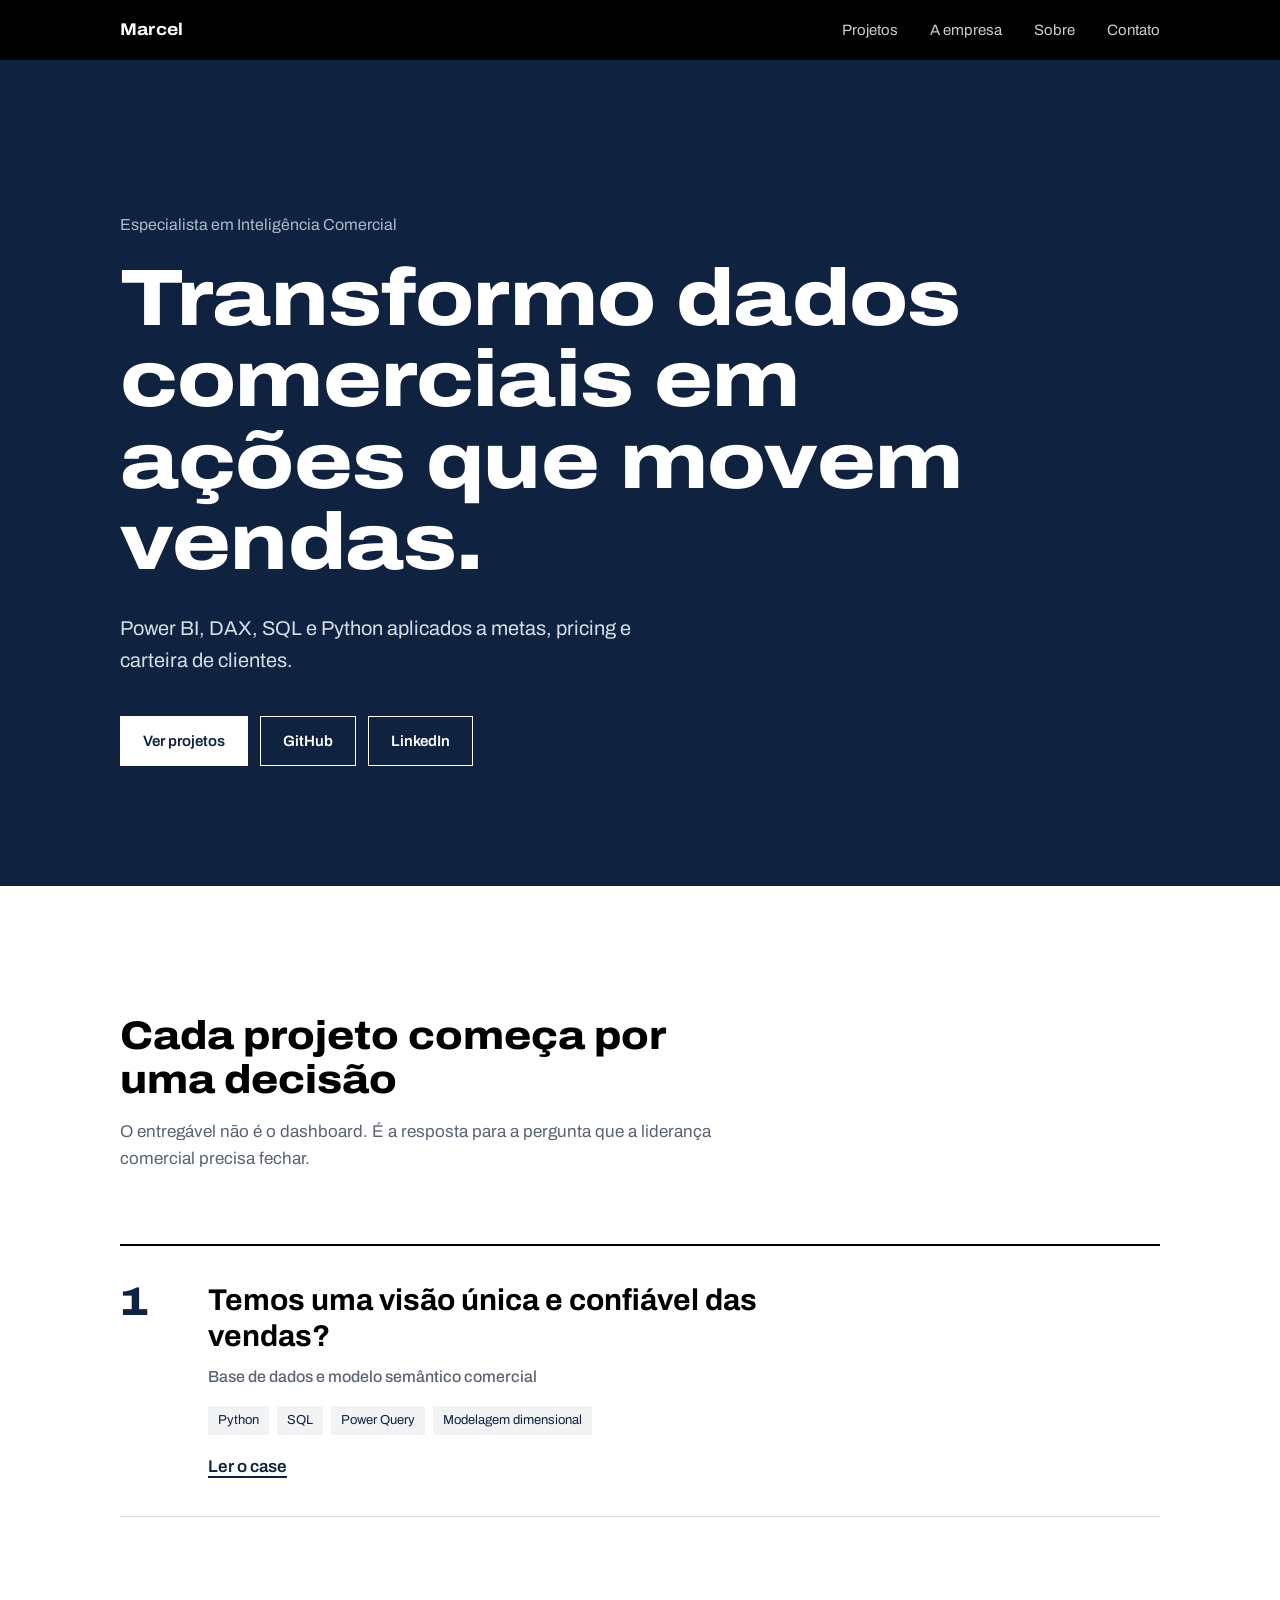
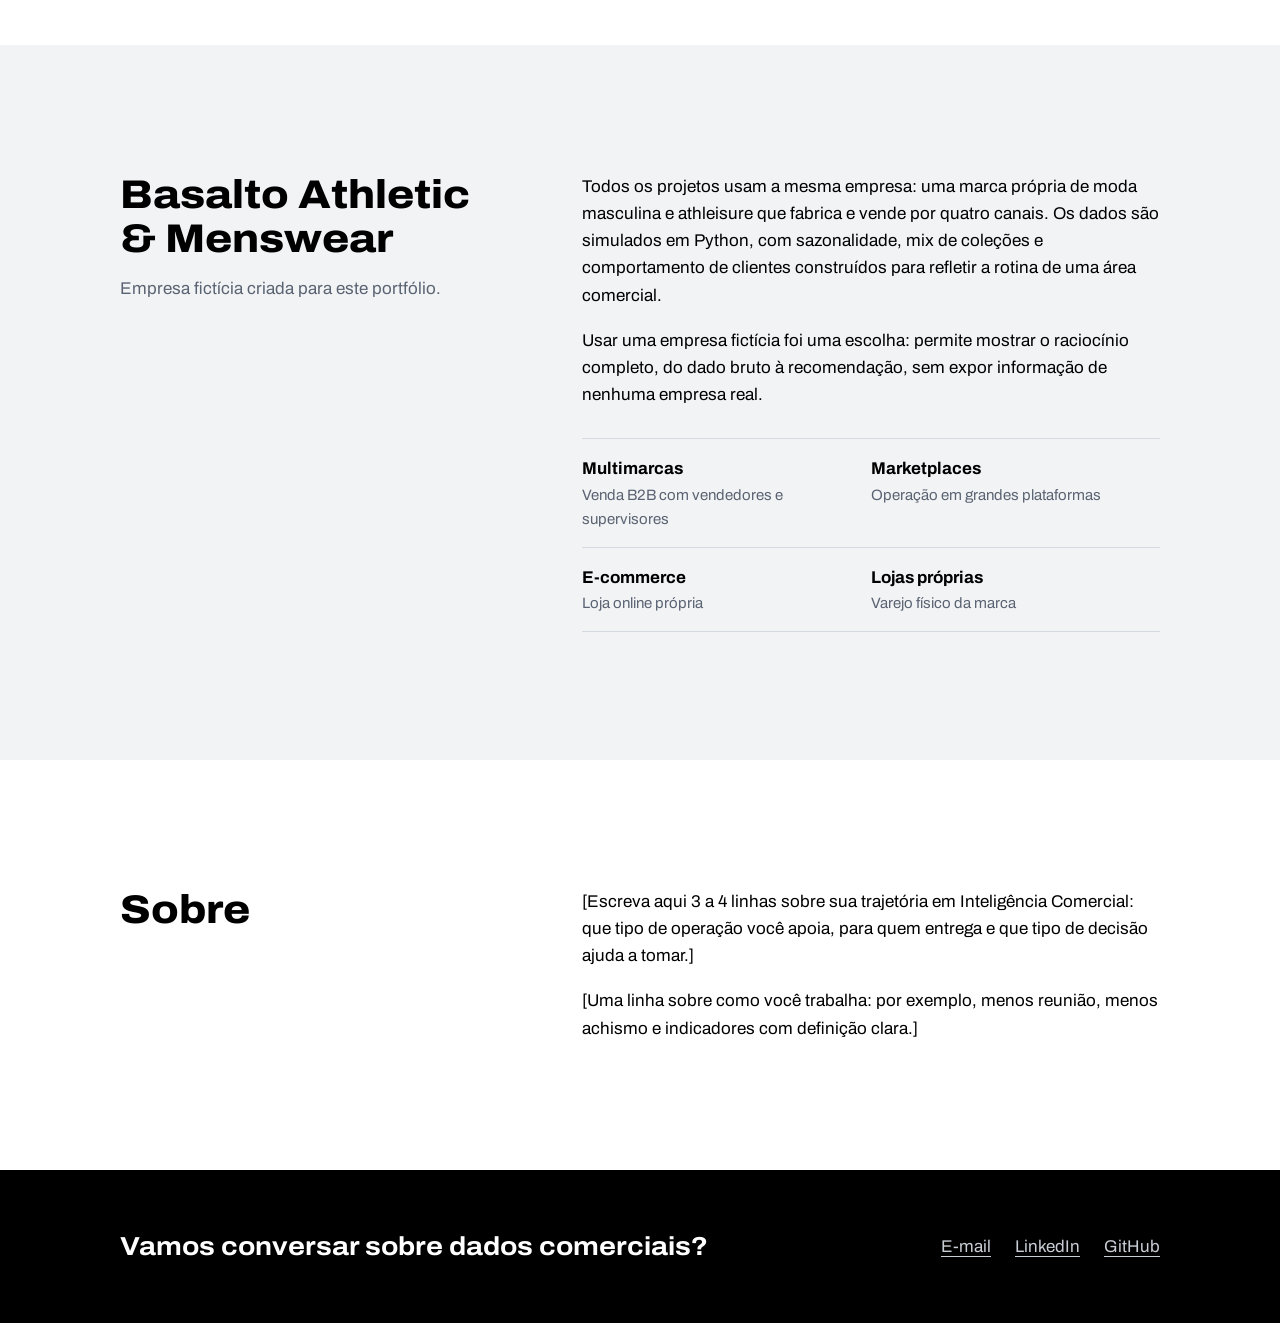
==== index.html @ 3a274833 "feat: criado esqueleto do portfólio" ====
<!doctype html>
<html lang="pt-BR">
<head>
  <meta charset="utf-8">
  <meta name="viewport" content="width=device-width, initial-scale=1">
  <title>Marcel | Inteligência Comercial</title>
  <meta name="description" content="Portfólio de Inteligência Comercial: Power BI, DAX, SQL e Python aplicados a metas, pricing e carteira de clientes.">
  <link rel="preconnect" href="https://fonts.googleapis.com">
  <link rel="preconnect" href="https://fonts.gstatic.com" crossorigin>
  <link href="https://fonts.googleapis.com/css2?family=Archivo:wdth,wght@62..125,400..800&display=swap" rel="stylesheet">
  <link rel="stylesheet" href="assets/css/style.css">
</head>
<body>

  <a class="skip" href="#conteudo">Ir para o conteúdo</a>

  <header class="topbar">
    <div class="wrap topbar__inner">
      <a class="brand" href="./">Marcel</a>
      <nav aria-label="Principal">
        <ul class="nav">
          <li><a href="#projetos">Projetos</a></li>
          <li><a href="#empresa">A empresa</a></li>
          <li><a href="#sobre">Sobre</a></li>
          <li><a href="#contato">Contato</a></li>
        </ul>
      </nav>
    </div>
  </header>

  <main id="conteudo">

    <!-- HERO -->
    <section class="hero">
      <div class="wrap">
        <p class="hero__role">Especialista em Inteligência Comercial</p>
        <h1 class="hero__title">Transformo dados comerciais em ações que movem vendas.</h1>
        <p class="hero__sub">Power BI, DAX, SQL e Python aplicados a metas, pricing e carteira de clientes.</p>
        <div class="hero__links">
          <a class="btn btn--solid" href="#projetos">Ver projetos</a>
          <a class="btn btn--line" href="https://github.com/marcellsa" target="_blank" rel="noopener">GitHub</a>
          <a class="btn btn--line" href="https://www.linkedin.com/in/SEU-PERFIL" target="_blank" rel="noopener">LinkedIn</a>
        </div>
      </div>
    </section>

    <!-- PROJETOS -->
    <section class="projects" id="projetos" aria-labelledby="projetos-titulo">
      <div class="wrap">
        <div class="projects__head">
          <h2 id="projetos-titulo">Cada projeto começa por uma decisão</h2>
          <p>O entregável não é o dashboard. É a resposta para a pergunta que a liderança comercial precisa fechar.</p>
        </div>

        <ol class="decisions">
          <!-- Para publicar um projeto: remova o atributo "hidden" do <li> -->

          <li class="decision">
            <span class="decision__n" aria-hidden="true">1</span>
            <div class="decision__body">
              <p class="decision__q">Temos uma visão única e confiável das vendas?</p>
              <h3 class="decision__name">Base de dados e modelo semântico comercial</h3>
              <ul class="stack" aria-label="Tecnologias">
                <li>Python</li><li>SQL</li><li>Power Query</li><li>Modelagem dimensional</li>
              </ul>
              <a class="decision__link" href="projetos/01-modelo-comercial.html">Ler o case</a>
            </div>
          </li>

          <li class="decision" hidden>
            <span class="decision__n" aria-hidden="true">2</span>
            <div class="decision__body">
              <p class="decision__q">Onde estamos fora da meta, e por quê?</p>
              <h3 class="decision__name">Painel executivo de metas por canal e supervisor</h3>
              <ul class="stack" aria-label="Tecnologias">
                <li>DAX</li><li>Power BI</li><li>Design executivo</li>
              </ul>
              <a class="decision__link" href="projetos/02-metas-realizado.html">Ler o case</a>
            </div>
          </li>

          <li class="decision" hidden>
            <span class="decision__n" aria-hidden="true">3</span>
            <div class="decision__body">
              <p class="decision__q">Qual coleção aguenta reajuste, e em qual canal?</p>
              <h3 class="decision__name">Pricing e margem por canal</h3>
              <ul class="stack" aria-label="Tecnologias">
                <li>SQL</li><li>Estatística</li><li>DAX</li>
              </ul>
              <a class="decision__link" href="projetos/03-pricing-margem.html">Ler o case</a>
            </div>
          </li>

          <li class="decision" hidden>
            <span class="decision__n" aria-hidden="true">4</span>
            <div class="decision__body">
              <p class="decision__q">Como eliminar a reunião semanal de status?</p>
              <h3 class="decision__name">Resumo executivo automatizado com IA</h3>
              <ul class="stack" aria-label="Tecnologias">
                <li>Python</li><li>Automação</li><li>IA com revisão humana</li>
              </ul>
              <a class="decision__link" href="projetos/04-resumo-ia.html">Ler o case</a>
            </div>
          </li>
        </ol>
      </div>
    </section>

    <!-- EMPRESA FICTÍCIA -->
    <section class="company" id="empresa" aria-labelledby="empresa-titulo">
      <div class="wrap company__grid">
        <div>
          <h2 id="empresa-titulo">Basalto Athletic &amp; Menswear</h2>
          <p class="company__tag">Empresa fictícia criada para este portfólio.</p>
        </div>
        <div class="company__text">
          <p>Todos os projetos usam a mesma empresa: uma marca própria de moda masculina e athleisure que fabrica e vende por quatro canais. Os dados são simulados em Python, com sazonalidade, mix de coleções e comportamento de clientes construídos para refletir a rotina de uma área comercial.</p>
          <p>Usar uma empresa fictícia foi uma escolha: permite mostrar o raciocínio completo, do dado bruto à recomendação, sem expor informação de nenhuma empresa real.</p>
          <dl class="channels">
            <div><dt>Multimarcas</dt><dd>Venda B2B com vendedores e supervisores</dd></div>
            <div><dt>Marketplaces</dt><dd>Operação em grandes plataformas</dd></div>
            <div><dt>E-commerce</dt><dd>Loja online própria</dd></div>
            <div><dt>Lojas próprias</dt><dd>Varejo físico da marca</dd></div>
          </dl>
        </div>
      </div>
    </section>

    <!-- SOBRE -->
    <section class="about" id="sobre" aria-labelledby="sobre-titulo">
      <div class="wrap about__grid">
        <h2 id="sobre-titulo">Sobre</h2>
        <div class="about__text">
          <p>[Escreva aqui 3 a 4 linhas sobre sua trajetória em Inteligência Comercial: que tipo de operação você apoia, para quem entrega e que tipo de decisão ajuda a tomar.]</p>
          <p>[Uma linha sobre como você trabalha: por exemplo, menos reunião, menos achismo e indicadores com definição clara.]</p>
        </div>
      </div>
    </section>

  </main>

  <footer class="footer" id="contato">
    <div class="wrap footer__inner">
      <p class="footer__line">Vamos conversar sobre dados comerciais?</p>
      <ul class="footer__links">
        <li><a href="mailto:SEU-EMAIL@exemplo.com">E-mail</a></li>
        <li><a href="https://www.linkedin.com/in/SEU-PERFIL" target="_blank" rel="noopener">LinkedIn</a></li>
        <li><a href="https://github.com/marcellsa" target="_blank" rel="noopener">GitHub</a></li>
      </ul>
    </div>
  </footer>

</body>
</html>
---- assets/css/style.css ----
/* =========================================================
   Portfólio Marcel | Inteligência Comercial
   Paleta: preto, marinho, cinza e branco
   ========================================================= */

:root {
  --black: #000000;
  --navy: #0F2340;
  --navy-soft: #1B355C;
  --gray: #5A6372;
  --gray-line: #D5D9E0;
  --gray-bg: #F2F3F5;
  --white: #FFFFFF;

  --font: "Archivo", system-ui, -apple-system, "Segoe UI", sans-serif;

  --wrap: 1120px;
  --gutter: clamp(16px, 4vw, 40px);
  --section: clamp(64px, 10vw, 128px);
}

*,
*::before,
*::after { box-sizing: border-box; }

html { scroll-behavior: smooth; }
@media (prefers-reduced-motion: reduce) {
  html { scroll-behavior: auto; }
}

body {
  margin: 0;
  font-family: var(--font);
  font-size: 1.0625rem;
  line-height: 1.6;
  color: var(--black);
  background: var(--white);
  -webkit-font-smoothing: antialiased;
}

h1, h2, h3, p, ul, ol, dl, dd { margin: 0; }
ul, ol { padding: 0; list-style: none; }
img { max-width: 100%; display: block; }
[hidden] { display: none !important; }

a { color: inherit; }
a:focus-visible,
.btn:focus-visible {
  outline: 3px solid var(--navy-soft);
  outline-offset: 3px;
}

.wrap {
  width: 100%;
  max-width: var(--wrap);
  margin: 0 auto;
  padding: 0 var(--gutter);
}

.skip {
  position: absolute;
  left: -9999px;
  top: 8px;
  background: var(--navy);
  color: var(--white);
  padding: 8px 14px;
  z-index: 10;
}
.skip:focus { left: 8px; }

/* ---------- Topo ---------- */
.topbar {
  position: sticky;
  top: 0;
  z-index: 5;
  background: var(--black);
  color: var(--white);
}
.topbar__inner {
  display: flex;
  align-items: center;
  justify-content: space-between;
  gap: 24px;
  height: 60px;
}
.brand {
  font-weight: 700;
  font-stretch: 112%;
  text-decoration: none;
  letter-spacing: 0.01em;
}
.nav {
  display: flex;
  gap: clamp(14px, 3vw, 32px);
  font-size: 0.9375rem;
}
.nav a {
  text-decoration: none;
  color: #C9CED6;
}
.nav a:hover { color: var(--white); }

/* ---------- Hero ---------- */
.hero {
  background: var(--navy);
  color: var(--white);
  padding: clamp(72px, 12vw, 152px) 0 clamp(64px, 10vw, 120px);
}
.hero__role {
  font-size: 1rem;
  color: #AEB8C8;
  margin-bottom: 20px;
}
.hero__title {
  font-size: clamp(2.4rem, 6.4vw, 5rem);
  font-weight: 800;
  font-stretch: 118%;
  line-height: 1.02;
  letter-spacing: -0.01em;
  max-width: 15ch;
}
.hero__sub {
  margin-top: 28px;
  font-size: clamp(1.0625rem, 1.6vw, 1.25rem);
  color: #D7DDE6;
  max-width: 52ch;
}
.hero__links {
  margin-top: 40px;
  display: flex;
  flex-wrap: wrap;
  gap: 12px;
}

.btn {
  display: inline-block;
  padding: 12px 22px;
  font-weight: 600;
  font-size: 0.9375rem;
  text-decoration: none;
  border: 1.5px solid var(--white);
}
.btn--solid { background: var(--white); color: var(--navy); }
.btn--solid:hover { background: var(--gray-bg); }
.btn--line { color: var(--white); }
.btn--line:hover { background: rgba(255, 255, 255, 0.1); }

/* ---------- Projetos ---------- */
.projects { padding: var(--section) 0; }
.projects__head {
  display: grid;
  gap: 16px;
  max-width: 60ch;
  margin-bottom: clamp(40px, 6vw, 72px);
}
.projects__head h2,
.company h2,
.about h2 {
  font-size: clamp(1.75rem, 3.4vw, 2.5rem);
  font-weight: 800;
  font-stretch: 110%;
  line-height: 1.1;
}
.projects__head p { color: var(--gray); }

.decisions { border-top: 2px solid var(--black); }
.decision {
  display: grid;
  grid-template-columns: 72px 1fr;
  gap: 16px;
  padding: 36px 0;
  border-bottom: 1px solid var(--gray-line);
}
.decision__n {
  font-size: 2.5rem;
  font-weight: 800;
  font-stretch: 125%;
  line-height: 1;
  color: var(--navy);
}
.decision__body { display: grid; gap: 10px; }
.decision__q {
  font-size: clamp(1.375rem, 2.6vw, 1.875rem);
  font-weight: 700;
  line-height: 1.2;
  max-width: 32ch;
}
.decision__name {
  font-size: 1rem;
  font-weight: 500;
  color: var(--gray);
}
.stack {
  display: flex;
  flex-wrap: wrap;
  gap: 8px;
  margin-top: 6px;
}
.stack li {
  font-size: 0.8125rem;
  padding: 4px 10px;
  background: var(--gray-bg);
  color: var(--navy);
}
.decision__link {
  justify-self: start;
  margin-top: 8px;
  font-weight: 600;
  color: var(--navy);
  text-underline-offset: 4px;
  text-decoration-thickness: 1.5px;
}
.decision__link:hover { color: var(--black); }

/* ---------- Empresa fictícia ---------- */
.company {
  background: var(--gray-bg);
  padding: var(--section) 0;
}
.company__grid,
.about__grid {
  display: grid;
  grid-template-columns: minmax(0, 1fr) minmax(0, 1.5fr);
  gap: clamp(32px, 6vw, 96px);
}
.company__tag {
  margin-top: 14px;
  color: var(--gray);
}
.company__text,
.about__text {
  display: grid;
  gap: 18px;
  max-width: 62ch;
}
.channels {
  margin-top: 12px;
  display: grid;
  grid-template-columns: repeat(2, minmax(0, 1fr));
  border-top: 1px solid var(--gray-line);
}
.channels div {
  padding: 16px 16px 16px 0;
  border-bottom: 1px solid var(--gray-line);
}
.channels dt { font-weight: 700; }
.channels dd { color: var(--gray); font-size: 0.9375rem; }

/* ---------- Sobre ---------- */
.about { padding: var(--section) 0; }

/* ---------- Rodapé ---------- */
.footer {
  background: var(--black);
  color: var(--white);
  padding: 56px 0;
}
.footer__inner {
  display: flex;
  flex-wrap: wrap;
  justify-content: space-between;
  align-items: center;
  gap: 24px;
}
.footer__line {
  font-size: clamp(1.25rem, 2.4vw, 1.625rem);
  font-weight: 700;
  font-stretch: 110%;
}
.footer__links { display: flex; gap: 24px; }
.footer__links a {
  color: #C9CED6;
  text-underline-offset: 4px;
}
.footer__links a:hover { color: var(--white); }

/* ---------- Página de case ---------- */
.case-hero {
  background: var(--navy);
  color: var(--white);
  padding: clamp(56px, 9vw, 112px) 0 clamp(48px, 7vw, 80px);
}
.case-hero__back {
  display: inline-block;
  color: #AEB8C8;
  margin-bottom: 28px;
  text-underline-offset: 4px;
}
.case-hero__q {
  font-size: clamp(2rem, 5vw, 3.5rem);
  font-weight: 800;
  font-stretch: 115%;
  line-height: 1.05;
  max-width: 20ch;
}
.case-hero__name {
  margin-top: 18px;
  color: #D7DDE6;
  font-size: 1.125rem;
}
.case-hero .stack li { background: var(--navy-soft); color: var(--white); }

.case-body { padding: var(--section) 0; }
.case-section {
  display: grid;
  grid-template-columns: minmax(0, 1fr) minmax(0, 2.2fr);
  gap: clamp(20px, 5vw, 72px);
  padding: 40px 0;
  border-top: 1px solid var(--gray-line);
}
.case-section:first-child { border-top: 2px solid var(--black); }
.case-section h2 {
  font-size: 1.25rem;
  font-weight: 700;
  font-stretch: 108%;
}
.case-section__content {
  display: grid;
  gap: 16px;
  max-width: 66ch;
}
.case-section__content ul {
  list-style: disc;
  padding-left: 1.25em;
  display: grid;
  gap: 6px;
}
.placeholder {
  color: var(--gray);
  font-style: italic;
}
.figure {
  border: 1px dashed var(--gray-line);
  background: var(--gray-bg);
  min-height: 240px;
  display: grid;
  place-items: center;
  color: var(--gray);
  font-size: 0.9375rem;
  text-align: center;
  padding: 24px;
}

/* ---------- Responsivo ---------- */
@media (max-width: 760px) {
  .nav { display: none; }
  .company__grid,
  .about__grid,
  .case-section { grid-template-columns: 1fr; }
  .decision { grid-template-columns: 48px 1fr; }
  .decision__n { font-size: 1.875rem; }
  .channels { grid-template-columns: 1fr; }
}
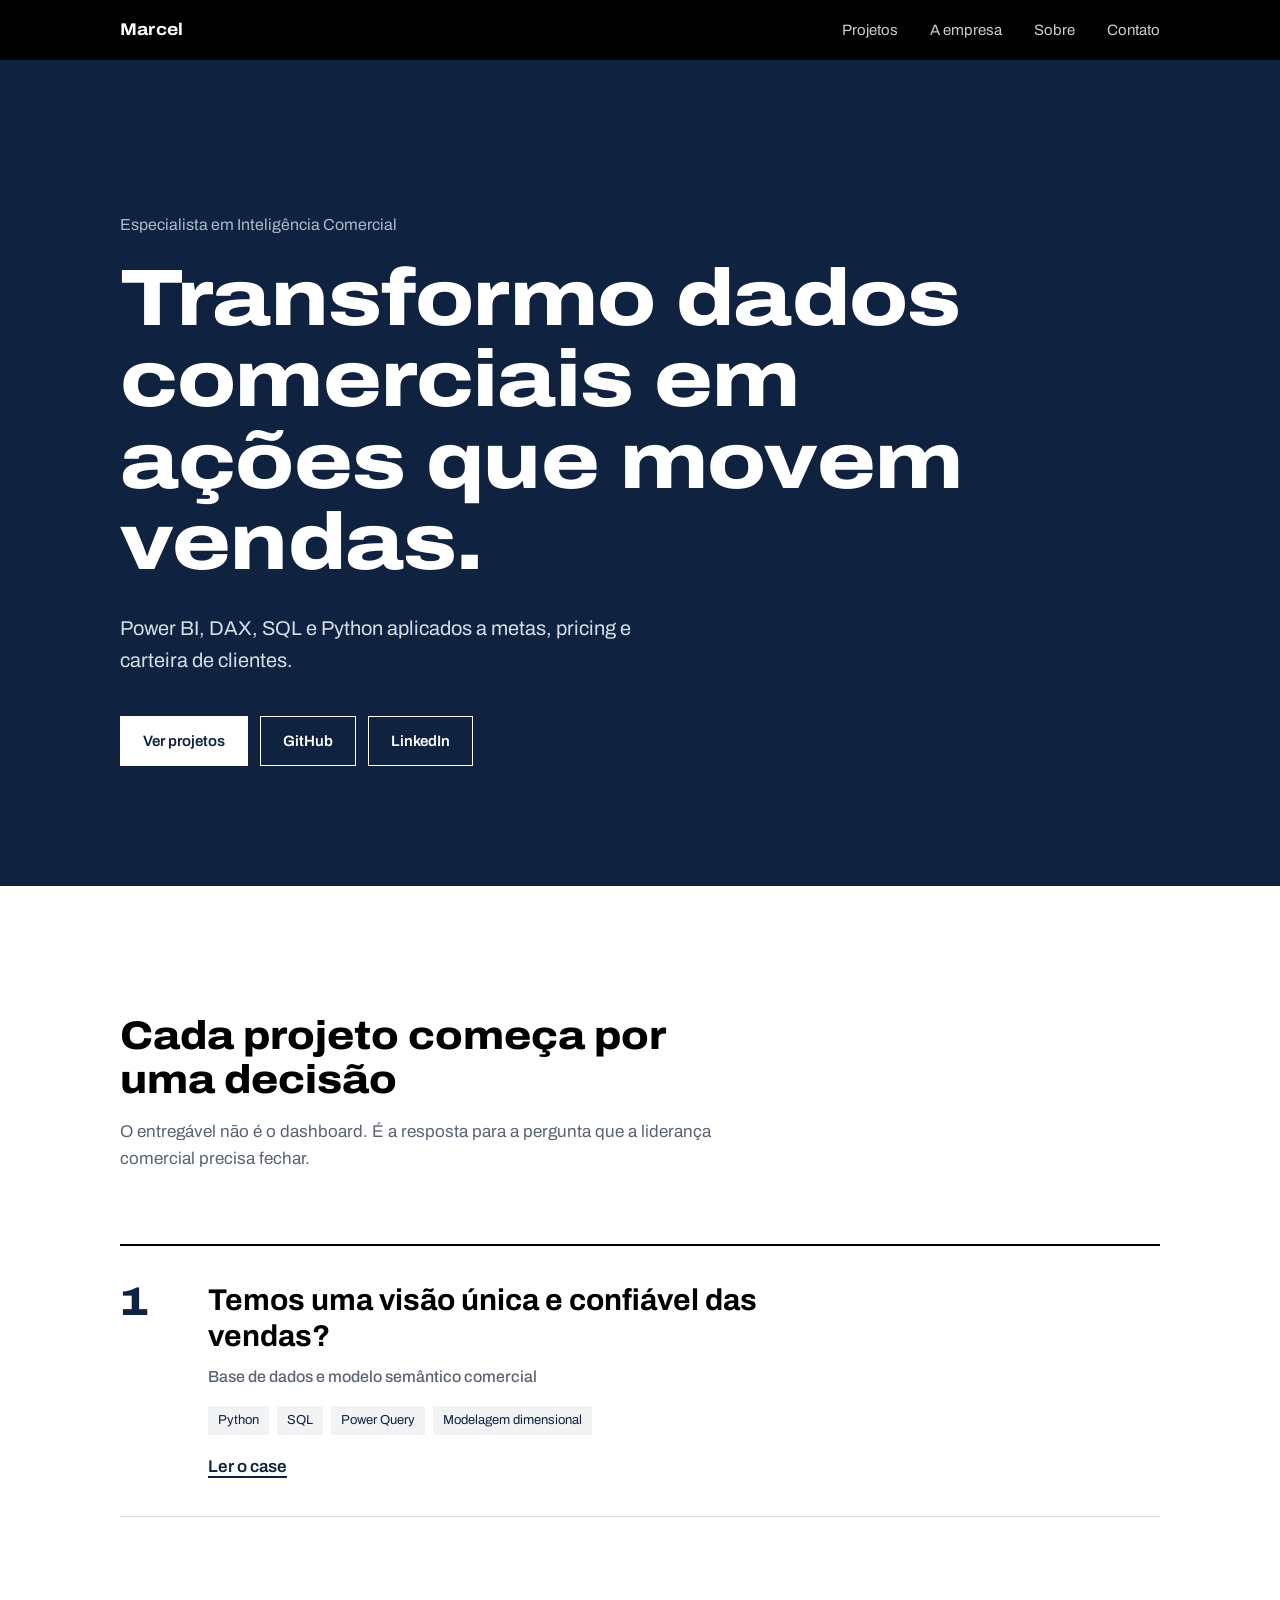
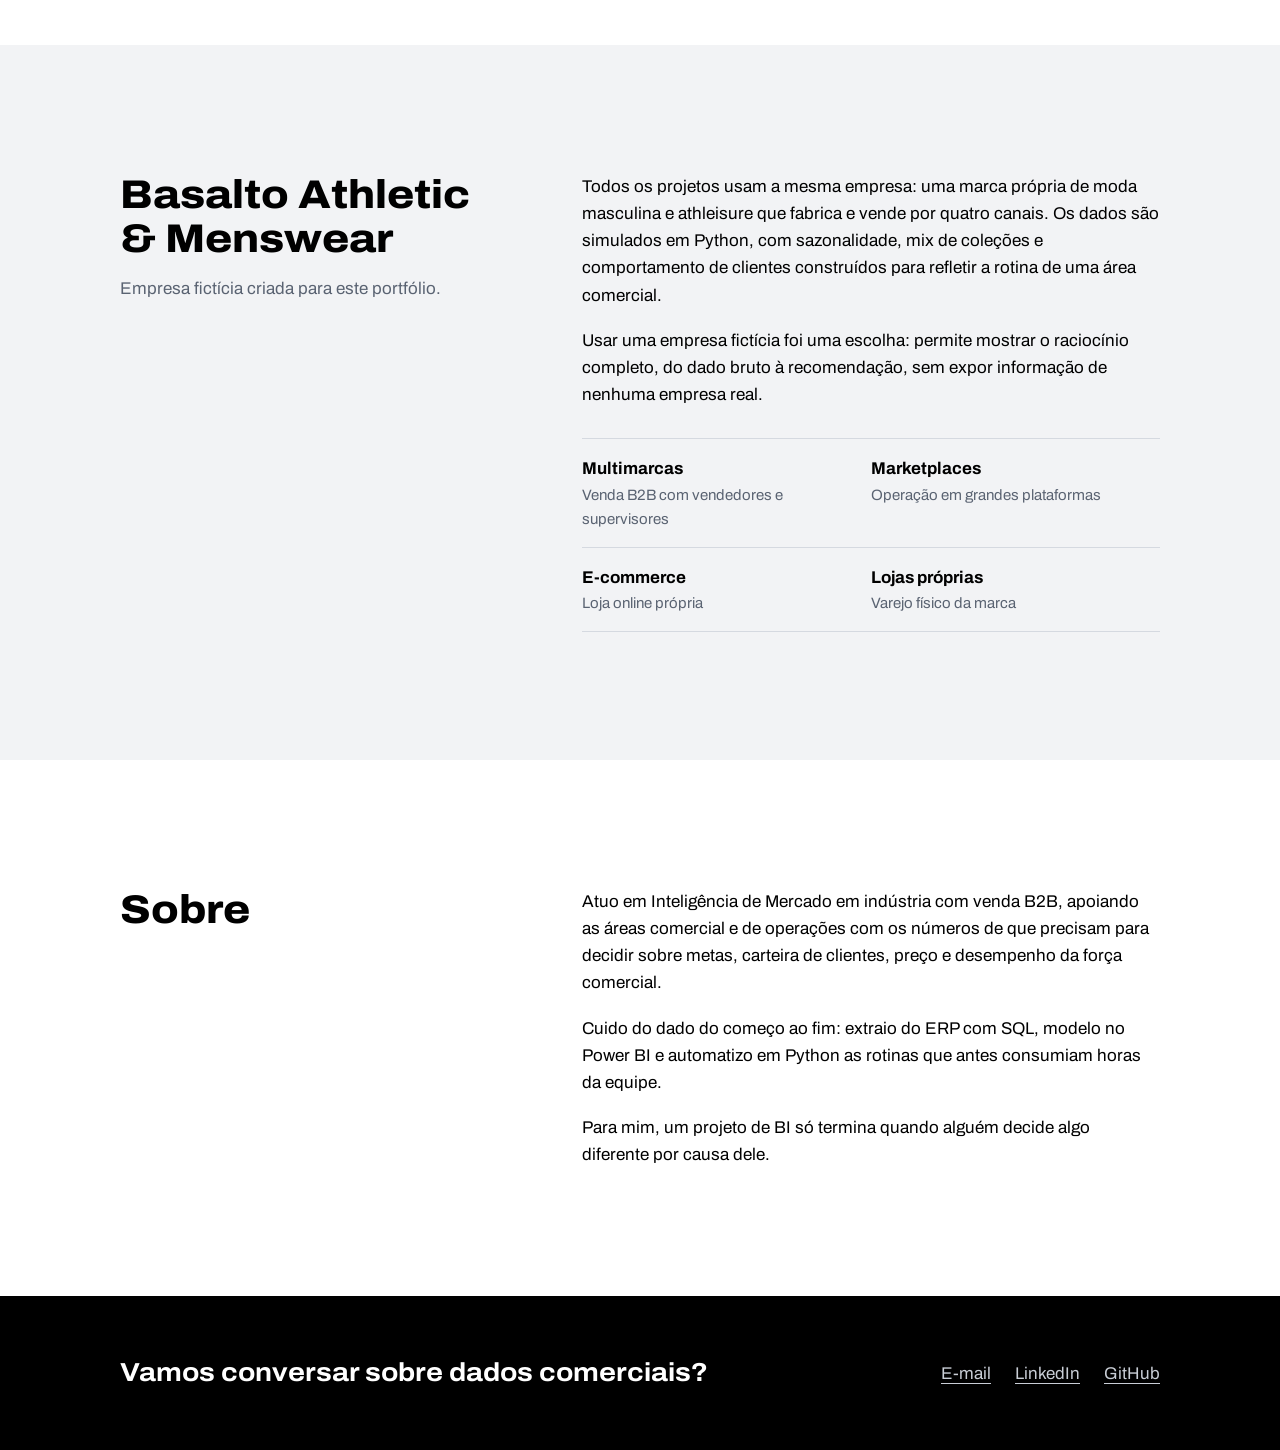
==== commit a4bc7f23: "content(sobre): adicionado apresentação profissional" ====
--- a/index.html
+++ b/index.html
@@ -3,7 +3,7 @@
 <head>
   <meta charset="utf-8">
   <meta name="viewport" content="width=device-width, initial-scale=1">
-  <title>Marcel | Inteligência Comercial</title>
+  <title>Marcel Albuquerque | Inteligência Comercial</title>
   <meta name="description" content="Portfólio de Inteligência Comercial: Power BI, DAX, SQL e Python aplicados a metas, pricing e carteira de clientes.">
   <link rel="preconnect" href="https://fonts.googleapis.com">
   <link rel="preconnect" href="https://fonts.gstatic.com" crossorigin>
@@ -39,7 +39,7 @@
         <div class="hero__links">
           <a class="btn btn--solid" href="#projetos">Ver projetos</a>
           <a class="btn btn--line" href="https://github.com/marcellsa" target="_blank" rel="noopener">GitHub</a>
-          <a class="btn btn--line" href="https://www.linkedin.com/in/SEU-PERFIL" target="_blank" rel="noopener">LinkedIn</a>
+          <a class="btn btn--line" href="https://www.linkedin.com/in/marcellsa" target="_blank" rel="noopener">LinkedIn</a>
         </div>
       </div>
     </section>
@@ -131,8 +131,9 @@
       <div class="wrap about__grid">
         <h2 id="sobre-titulo">Sobre</h2>
         <div class="about__text">
-          <p>[Escreva aqui 3 a 4 linhas sobre sua trajetória em Inteligência Comercial: que tipo de operação você apoia, para quem entrega e que tipo de decisão ajuda a tomar.]</p>
-          <p>[Uma linha sobre como você trabalha: por exemplo, menos reunião, menos achismo e indicadores com definição clara.]</p>
+          <p>Atuo em Inteligência de Mercado em indústria com venda B2B, apoiando as áreas comercial e de operações com os números de que precisam para decidir sobre metas, carteira de clientes, preço e desempenho da força comercial.</p>
+          <p>Cuido do dado do começo ao fim: extraio do ERP com SQL, modelo no Power BI e automatizo em Python as rotinas que antes consumiam horas da equipe.</p>
+          <p>Para mim, um projeto de BI só termina quando alguém decide algo diferente por causa dele.</p>
         </div>
       </div>
     </section>
@@ -143,8 +144,8 @@
     <div class="wrap footer__inner">
       <p class="footer__line">Vamos conversar sobre dados comerciais?</p>
       <ul class="footer__links">
-        <li><a href="mailto:SEU-EMAIL@exemplo.com">E-mail</a></li>
-        <li><a href="https://www.linkedin.com/in/SEU-PERFIL" target="_blank" rel="noopener">LinkedIn</a></li>
+        <li><a href="mailto:msalbuquerque@hotmail.com">E-mail</a></li>
+        <li><a href="https://www.linkedin.com/in/marcellsa" target="_blank" rel="noopener">LinkedIn</a></li>
         <li><a href="https://github.com/marcellsa" target="_blank" rel="noopener">GitHub</a></li>
       </ul>
     </div>
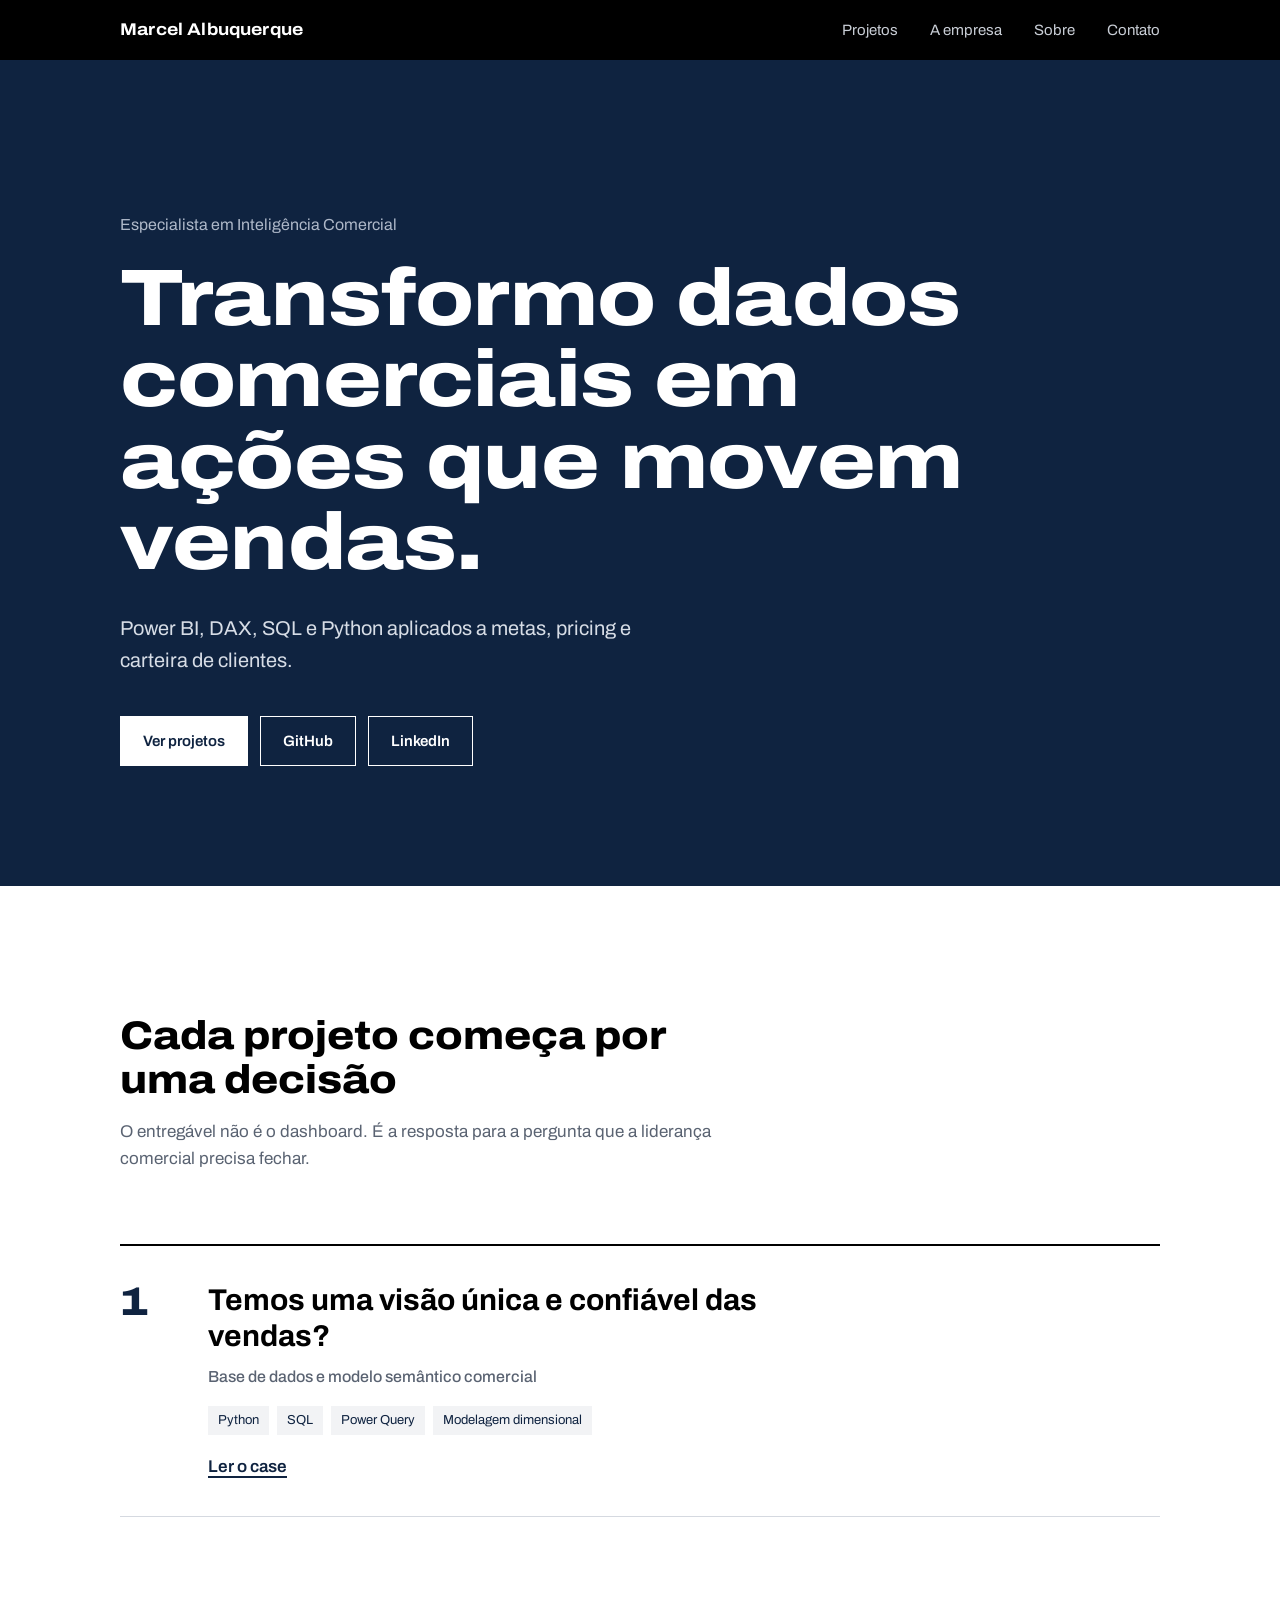
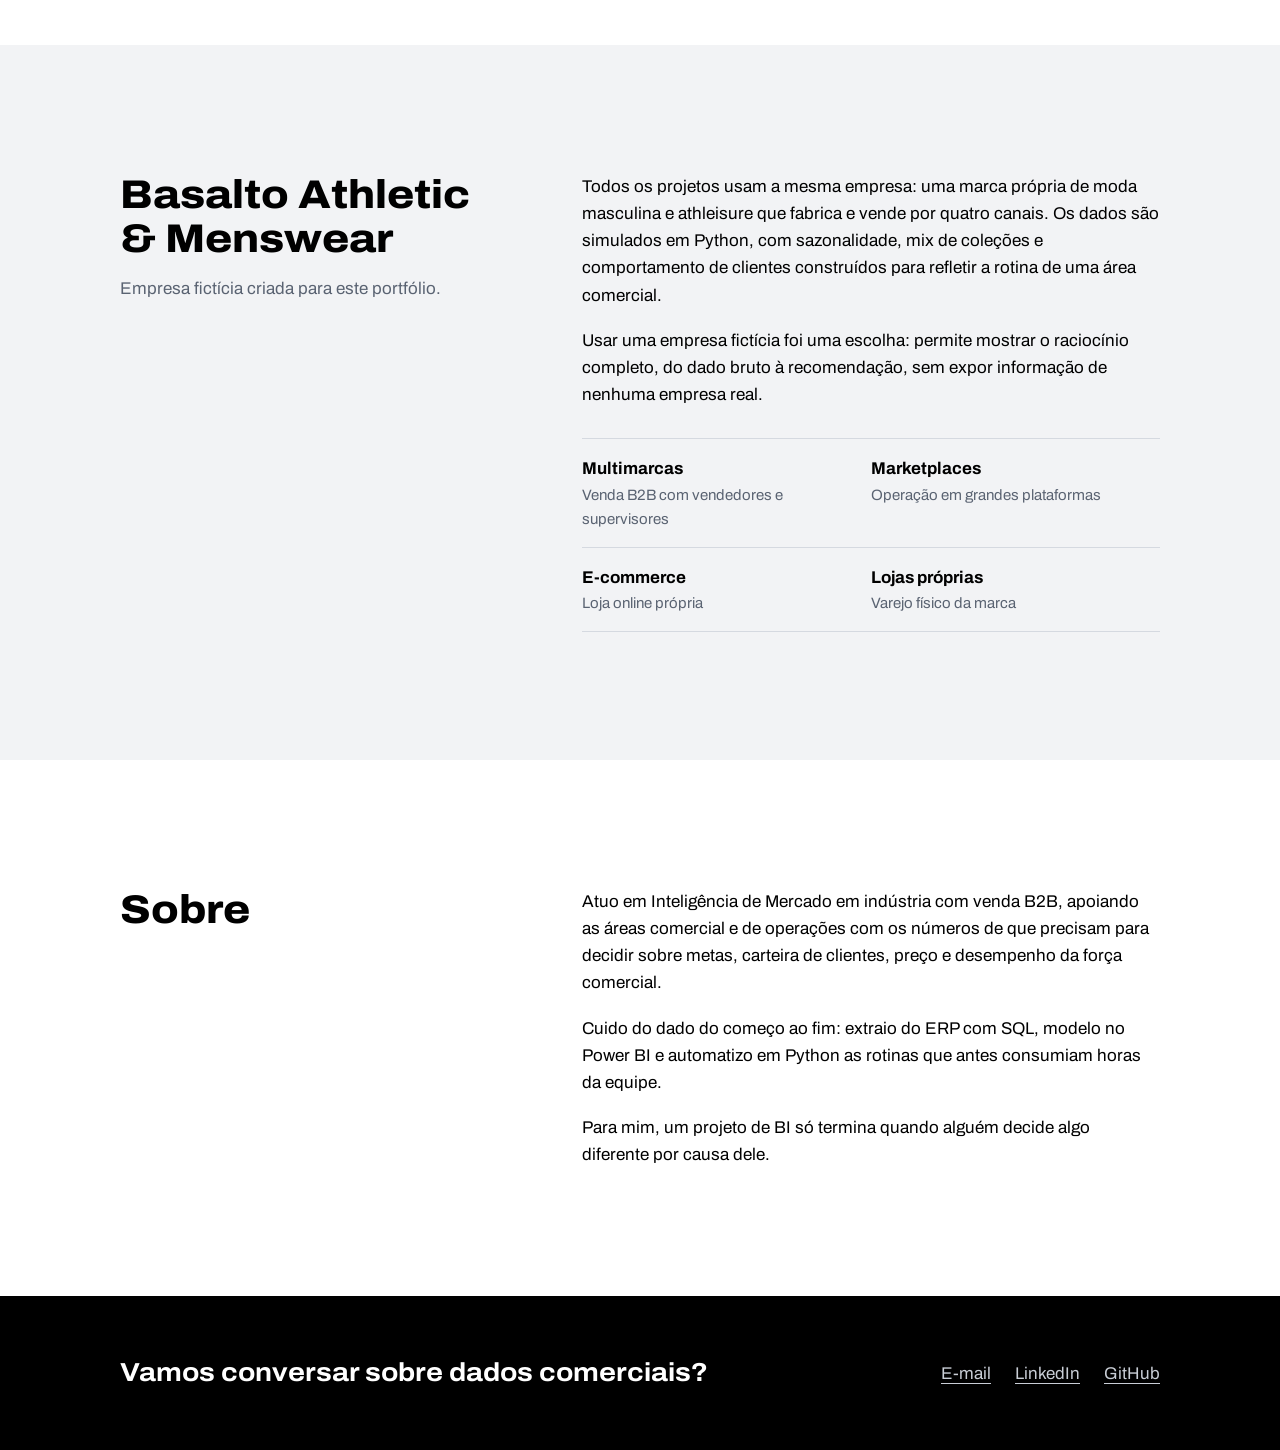
==== commit 5cd617a1: "content(sobre): corrigido apresentação profissional" ====
--- a/index.html
+++ b/index.html
@@ -16,7 +16,7 @@
 
   <header class="topbar">
     <div class="wrap topbar__inner">
-      <a class="brand" href="./">Marcel</a>
+      <a class="brand" href="./">Marcel Albuquerque</a>
       <nav aria-label="Principal">
         <ul class="nav">
           <li><a href="#projetos">Projetos</a></li>
